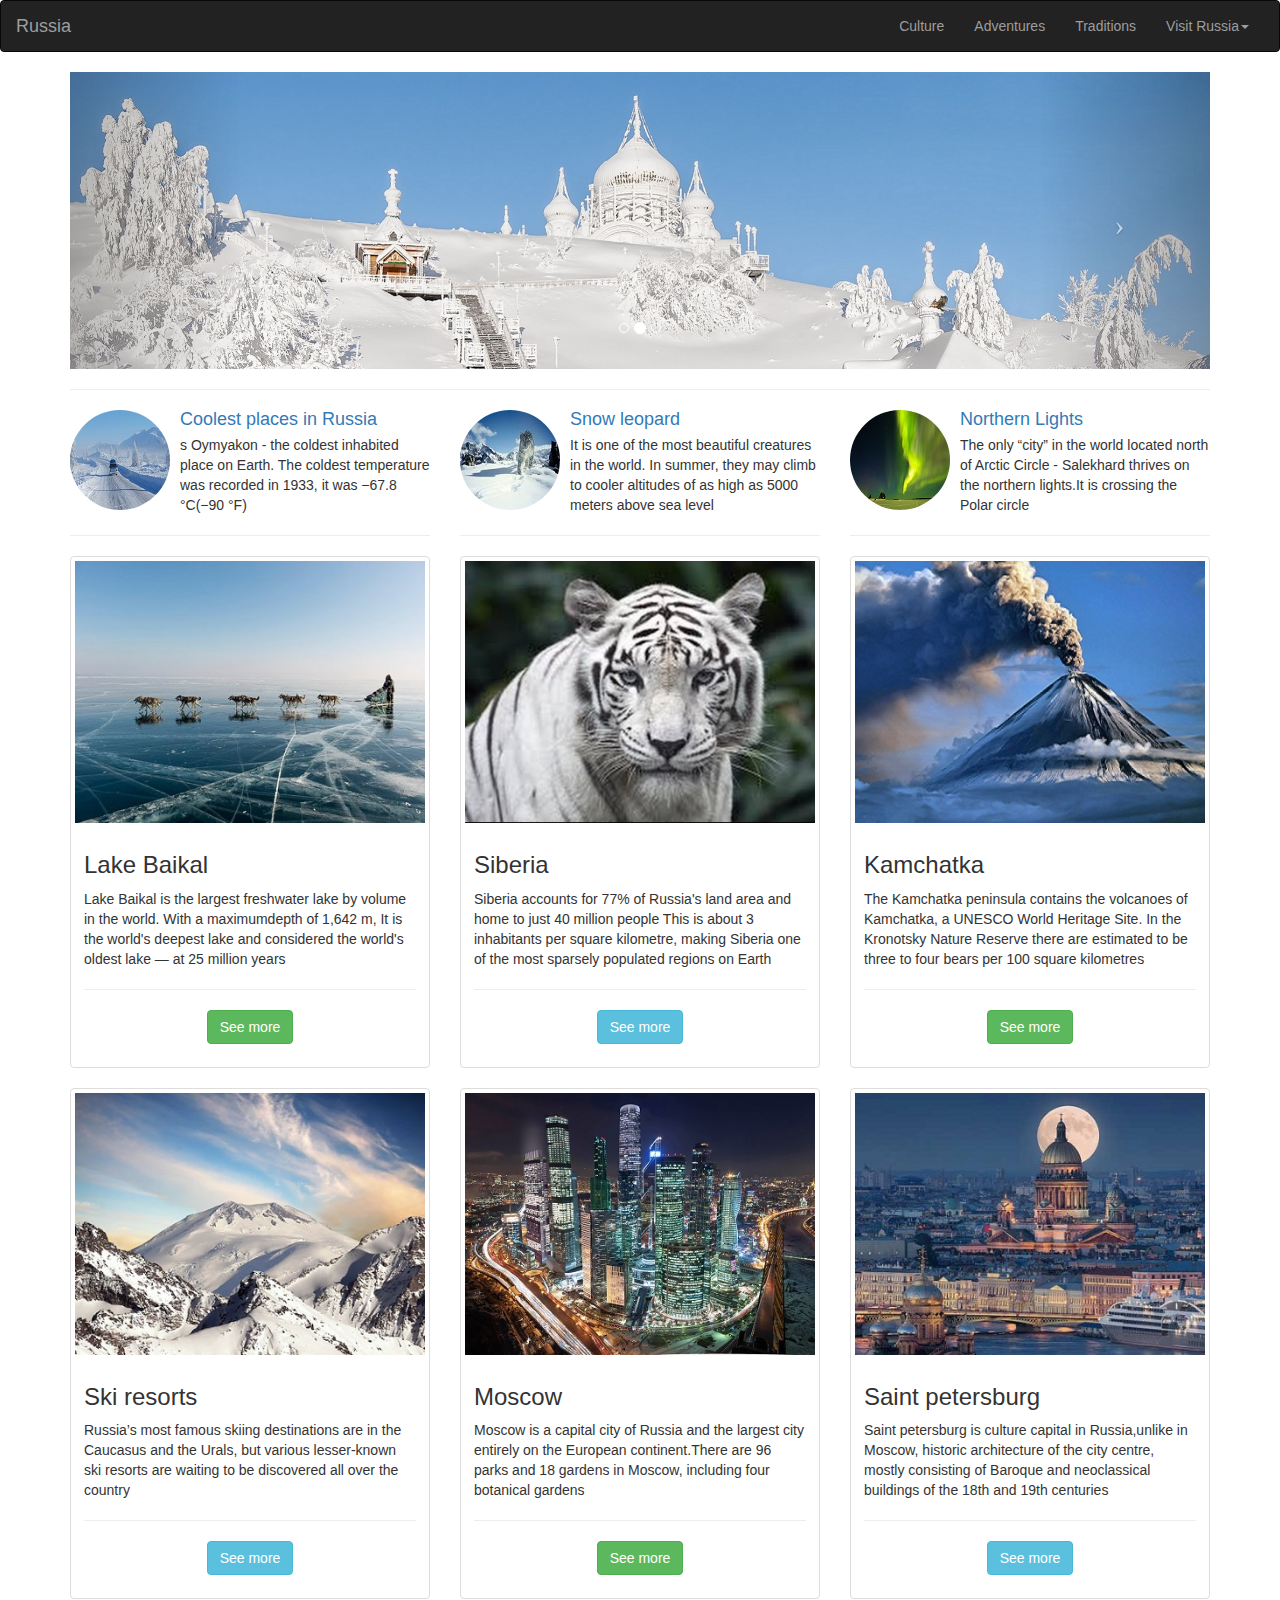
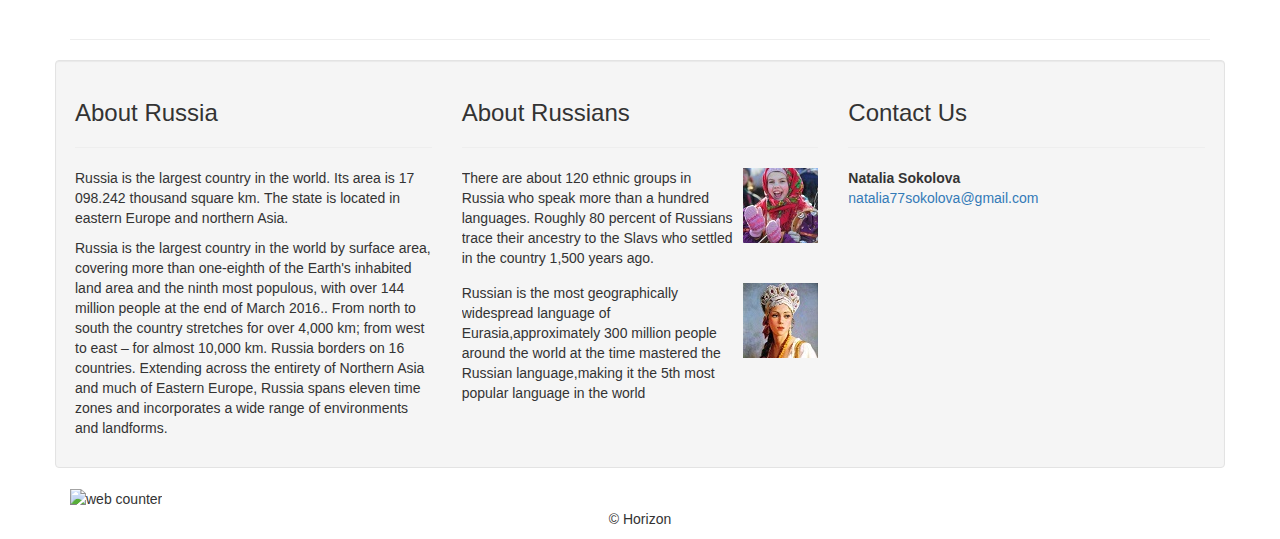
==== index.html @ 5c6d58c1 "Adding all website files to project" ====
<!DOCTYPE html>
<html lang="en">
<head>
<meta charset="utf-8">
<meta http-equiv="X-UA-Compatible" content="IE=edge">
<meta name="viewport" content="width=device-width, initial-scale=1">
<meta name="description"content="russia, baikal, adventures, kamchatka, siberia, moscow, russian culture">
<!-- The above 3 meta tags *must* come first in the head; any other head content must come *after* these tags -->
<title>Welcome to Russia</title>

<!-- Bootstrap -->
<link rel="stylesheet" href="css/bootstrap.css">

<!-- HTML5 shim and Respond.js for IE8 support of HTML5 elements and media queries -->
<!-- WARNING: Respond.js doesn't work if you view the page via file:// -->
<!--[if lt IE 9]>
      <script src="https://oss.maxcdn.com/html5shiv/3.7.2/html5shiv.min.js"></script>
      <script src="https://oss.maxcdn.com/respond/1.4.2/respond.min.js"></script>
    <![endif]-->
	<style>
		
	
	</style>
</head>
<body>
<nav class="navbar navbar-inverse">
  <div class="container-fluid"> 
    <!-- Brand and toggle get grouped for better mobile display -->
    <div class="navbar-header">
      <button type="button" class="navbar-toggle collapsed" data-toggle="collapse" data-target="#myInverseNavbar2" aria-expanded="false"> <span class="sr-only">Toggle navigation</span> <span class="icon-bar"></span> <span class="icon-bar"></span> <span class="icon-bar"></span> </button>
      <a class="navbar-brand" href="index.html"> Russia</a> </div>
    <!-- Collect the nav links, forms, and other content for toggling -->
    <div class="collapse navbar-collapse" id="myInverseNavbar2">
      <ul class="nav navbar-nav navbar-right">
        <li><a href="culture.html">Culture</a></li>
       <li><a href="adventures.html">Adventures</a></li>
       <li><a href="traditions.html">Traditions</a></li>
        <li class="dropdown"> <a href="#" class="dropdown-toggle" data-toggle="dropdown" role="button" aria-expanded="false" aria-haspopup="true">Visit Russia<span class="caret"></span></a>
          <ul class="dropdown-menu">          
            <li><a href="maps.html">Map of Russia</a></li>
            <li role="separator" class="divider"></li>
            <li><a href="usefulinfo.html">Useful Info</a></li>
          </ul>
        </li>
      </ul>
    </div>
    <!-- /.navbar-collapse --> 
  </div>
  <!-- /.container-fluid --> 
</nav>
 
  <div class="container">
    <div class="row">
      <div class="col-xs-12 col-sm-12 col-md-12 col-lg-12 hidden-xs">
        <div id="carousel-299058" class="carousel slide">
          <ol class="carousel-indicators">
            <li data-target="#carousel-299058" data-slide-to="0" class=""> </li>
            <li data-target="#carousel-299058" data-slide-to="1" class="active"> </li>
            <li data-target="#carousel-299058" data-slide-to="2" class=""> </li>
          </ol>
          <div class="carousel-inner">
            <div class="item"> <img class="img-responsive" src="images/siberia/10.jpg" alt="thumb">
              <div class="carousel-caption"> </div>
            </div>
            <div class="item active"> <img class="img-responsive" src="images/siberia/11.jpg" alt="thumb">
              <div class="carousel-caption"> </div>
            </div>
            <div class="item"> <img class="img-responsive" src="images/siberia/12.jpg" alt="thumb">
              <div class="carousel-caption"> 
              </div>
            </div>
          </div>
          <a class="left carousel-control" href="#carousel-299058" data-slide="prev"><span class="icon-prev"></span></a> <a class="right carousel-control" href="#carousel-299058" data-slide="next"><span class="icon-next"></span></a></div>
      </div>
    </div>
    <hr>
  </div>
<section>
  <div class="container">
    <div class="row">
      <div class="col-lg-4 col-md-4 col-sm-6  hidden-xs">
        <div class="media-object-default">
          <div class="media">
            <div class="media-left">  <a href = "http://oymyakon.ru/" target="_blank"><img class="media-object img-circle" src="images/siberia/15.jpg" alt="placeholder image"> </a> </div>
            <div class="media-body">
              <a href = "http://oymyakon.ru" target="_blank"><h4 class="media-heading">Coolest places in Russia</h4></a>s
              Oymyakon - the coldest inhabited place on Earth. The coldest temperature was recorded in 1933, it was −67.8 °C(−90 °F)
             </div>
             <hr>
          </div>
        </div>
      </div>
      <div class="col-lg-4 col-md-4 col-sm-6 hidden-xs">
        <div class="media">
          <div class="media-left"> <a href="https://www.rgo.ru/en/projects/protection-endangered-species-snow-leopard/about-snow-leopard" target="_blank"> <img class="media-object img-circle" src="images/snowleopard/img1.jpg" alt="placeholder image"></a></div>
          <div class="media-body">
            <a href="https://www.rgo.ru/en/projects/protection-endangered-species-snow-leopard/about-snow-leopard" target="_blank"> <h4 class="media-heading">Snow leopard</h4></a>
         It is one of the most beautiful creatures in the world. In summer, they may climb  to cooler altitudes of as high as 5000 meters above sea level</div>
        </div>
        <hr>
      </div>
      <div class="col-lg-4 col-md-4 col-sm-6 hidden-sm hidden-xs">
        <div class="media">
          <div class="media-left"> <a href="https://youtu.be/v9_V5ZCuoF4" target="_blank"> <img class="media-object img-circle" src="images/northernlight/img1.jpg" alt="placeholder image"></a></div>
          <div class="media-body">
            <a href="https://youtu.be/v9_V5ZCuoF4" target="_blank"> <h4 class="media-heading">Northern Lights</h4></a>
            The only “city” in the world located north of Arctic Circle - Salekhard thrives on the northern lights.It is crossing the Polar circle
            </div>
        </div>
        <hr>
      </div>
      
    </div>
    
  </div>
</section>

<div class="container">
  <div class="row">
    <div class="col-lg-12 col-md-12">
<div class="row">
        <div class="col-lg-4 col-md-4 col-sm-6 col-xs-6">
          <div class="thumbnail"><a href="baikal.html" > <img src="images/baikal/9.jpeg" alt="Thumbnail Image 1" class="img-responsive"></a>
            <div class="caption">
              <h3>Lake Baikal</h3>
              <p> Lake Baikal is the largest freshwater lake by volume in the world.  With a maximumdepth of 1,642 m, It is the world's deepest lake and considered the world's oldest lake — at 25 million years</p>
              <hr>
              <p class="text-center"><a href="baikal.html" class="btn btn-success" role="button">See more</a></p>
            </div>
          </div>
        </div>
        <div class="col-lg-4 col-md-4 col-sm-6 col-xs-6">
          <div class="thumbnail"> <a href="siberia.html"><img src="images/siberia/9.jpg" alt="Thumbnail Image 1" class="img-responsive"></a>
            <div class="caption">
              <h3>Siberia</h3>
              <p> Siberia accounts for 77% of Russia's land area and home to just 40 million people This is  about 3 inhabitants per square kilometre, making Siberia one of the most sparsely populated regions on Earth</p>
              <hr>
              <p class="text-center"><a href="siberia.html" class="btn btn-info" role="button">See more</a></p>
            </div>
          </div>
        </div>
        <div class="col-lg-4 col-md-4 hidden-sm hidden-xs">
          <div class="thumbnail"><a href="kamchatka.html"><img src="images/kamchatka/9.jpg" alt="Thumbnail Image 1" class="img-responsive"></a>
            <div class="caption">
              <h3>Kamchatka </h3>
              <p>The Kamchatka peninsula contains the volcanoes of Kamchatka, a UNESCO World Heritage Site. In the Kronotsky Nature Reserve there are estimated to be three to four bears per 100 square kilometres</p>
              <hr>
              <p class="text-center"><a href="kamchatka.html" class="btn btn-success" role="button">See more</a></p>
            </div>
          </div>
        </div>
      </div>
      
      
      <div class="row">
        <div class="col-lg-4 col-md-4 col-sm-6 col-xs-6">
          <div class="thumbnail"> <a href="skiing.html"><img src="images/ski/9.jpg" alt="Thumbnail Image 1" class="img-responsive"></a>
            <div class="caption">
              <h3>Ski resorts</h3>
              <p>Russia’s most famous skiing destinations are in the Caucasus and the Urals, but various lesser-known ski resorts are waiting to be discovered all over the country</p>
              <hr>
              <p class="text-center"><a href="skiing.html" class="btn btn-info" role="button">See more</a></p>
            </div>
          </div>
        </div>
        <div class="col-lg-4 col-md-4 col-sm-6 col-xs-6">
          <div class="thumbnail"> <a href="moscow.html"><img src="images/moscow/9.jpg" alt="Thumbnail Image 1" class="img-responsive"></a>
            <div class="caption">
              <h3>Moscow</h3>
              <p>Moscow is a capital city of  Russia and the largest city entirely on the European continent.There are 96 parks and 18 gardens in Moscow, including four botanical gardens</p>
              <hr>
              <p class="text-center"><a href="moscow.html" class="btn btn-primary btn-success" role="button">See more</a></p>
            </div>
          </div>
        </div>
        <div class="col-lg-4 col-md-4 hidden-sm hidden-xs">
          <div class="thumbnail"><a href="piter.html"><img src="images/piter/9.jpg" alt="Thumbnail Image 1" class="img-responsive"></a>
            <div class="caption">
              <h3> Saint petersburg</h3>
              <p> Saint petersburg is culture capital in Russia,unlike in Moscow, historic architecture of the city centre, mostly consisting of Baroque and neoclassical buildings of the 18th and 19th centuries</p>
              <hr>
              <p class="text-center"><a href="piter.html" class="btn btn-info" role="button">See more</a></p>
            </div>
          </div>
        </div>
      </div>
      <hr>
    </div>    
</div>
</div>

<div class="container well">
  <div class="row">
<div class="col-xs-6 col-sm-6 col-lg-4 col-md-4"> <span class="text-right">
      </span>
  <h3>About Russia</h3>
  <hr>
  <p>Russia is the largest country in the world. Its area is 17 098.242 thousand square km. The state is located in eastern Europe and northern Asia.</p>
<p>Russia is the largest country in the world by surface area, covering more than one-eighth of the Earth's inhabited land area and the ninth most populous, with over 144 million people at the end of March 2016.. From north to south the country stretches for over 4,000 km; from west to east – for almost 10,000 km. Russia borders on 16 countries. Extending across the entirety of Northern Asia and much of Eastern Europe, Russia spans eleven time zones and incorporates a wide range of environments and landforms. </p>
</div>
<div class="col-xs-6 col-sm-6 col-lg-4 col-md-4 hidden-sm hidden-xs"> <span class="text-right"> </span>
  <h3>About Russians</h3>
  <hr>
  <div class="media-object-default">
  <div class="media">
  <div class="media-body">     
There are about 120 ethnic groups in Russia who speak more than a hundred languages. Roughly 80 percent of Russians trace their ancestry to the Slavs who settled in the country 1,500 years ago. </div>
      <div class="media-right"> <a target="_blank" href="https://en.wikipedia.org/wiki/Russians"> <img class="media-object" src="images/traditions/9.jpg" alt="placeholder image" ></a></div>
</div>
<div class="media">
  <div class="media-body">
Russian is the most geographically widespread language of Eurasia,approximately 300 million people around the world at the time mastered the Russian language,making it the 5th most popular language in the world </div>
  <div class="media-right"> <a target="_blank" href="https://en.wikipedia.org/wiki/Russian_language"> <img class="media-object" src="images/traditions/10.jpg" alt="placeholder image"></a></div>
</div>
</div>
</div>
<div class="col-xs-6 col-sm-6 col-lg-4 col-md-4"> <span class="text-right"> </span>
  <h3>Contact Us</h3>
  <hr>

   <address>
        <strong>Natalia Sokolova</strong><br>
        <a href="mailto:#">natalia77sokolova@gmail.com</a>
      </address>
</div>
  </div>
</div>
<footer class="text-center">
  <div class="container">
    <div class="row">
      <div class="col-xs-12">
      <!-- Start of SimpleHitCounter Code -->
<div align="left"><img src="http://simplehitcounter.com/hit.php?uid=2264001&f=0&b=16777215" border="0" height="10" width="50" alt="web counter"></div>
<!-- End of SimpleHitCounter Code -->

        <p>© Horizon </p>
       
      </div>
    </div>
  </div>
	</footer>

<!-- jQuery (necessary for Bootstrap's JavaScript plugins) --> 
<script src="js/jquery-1.11.3.min.js"></script> 
<!-- Include all compiled plugins (below), or include individual files as needed --> 
<script src="js/bootstrap.js"></script>
</body>
</html>
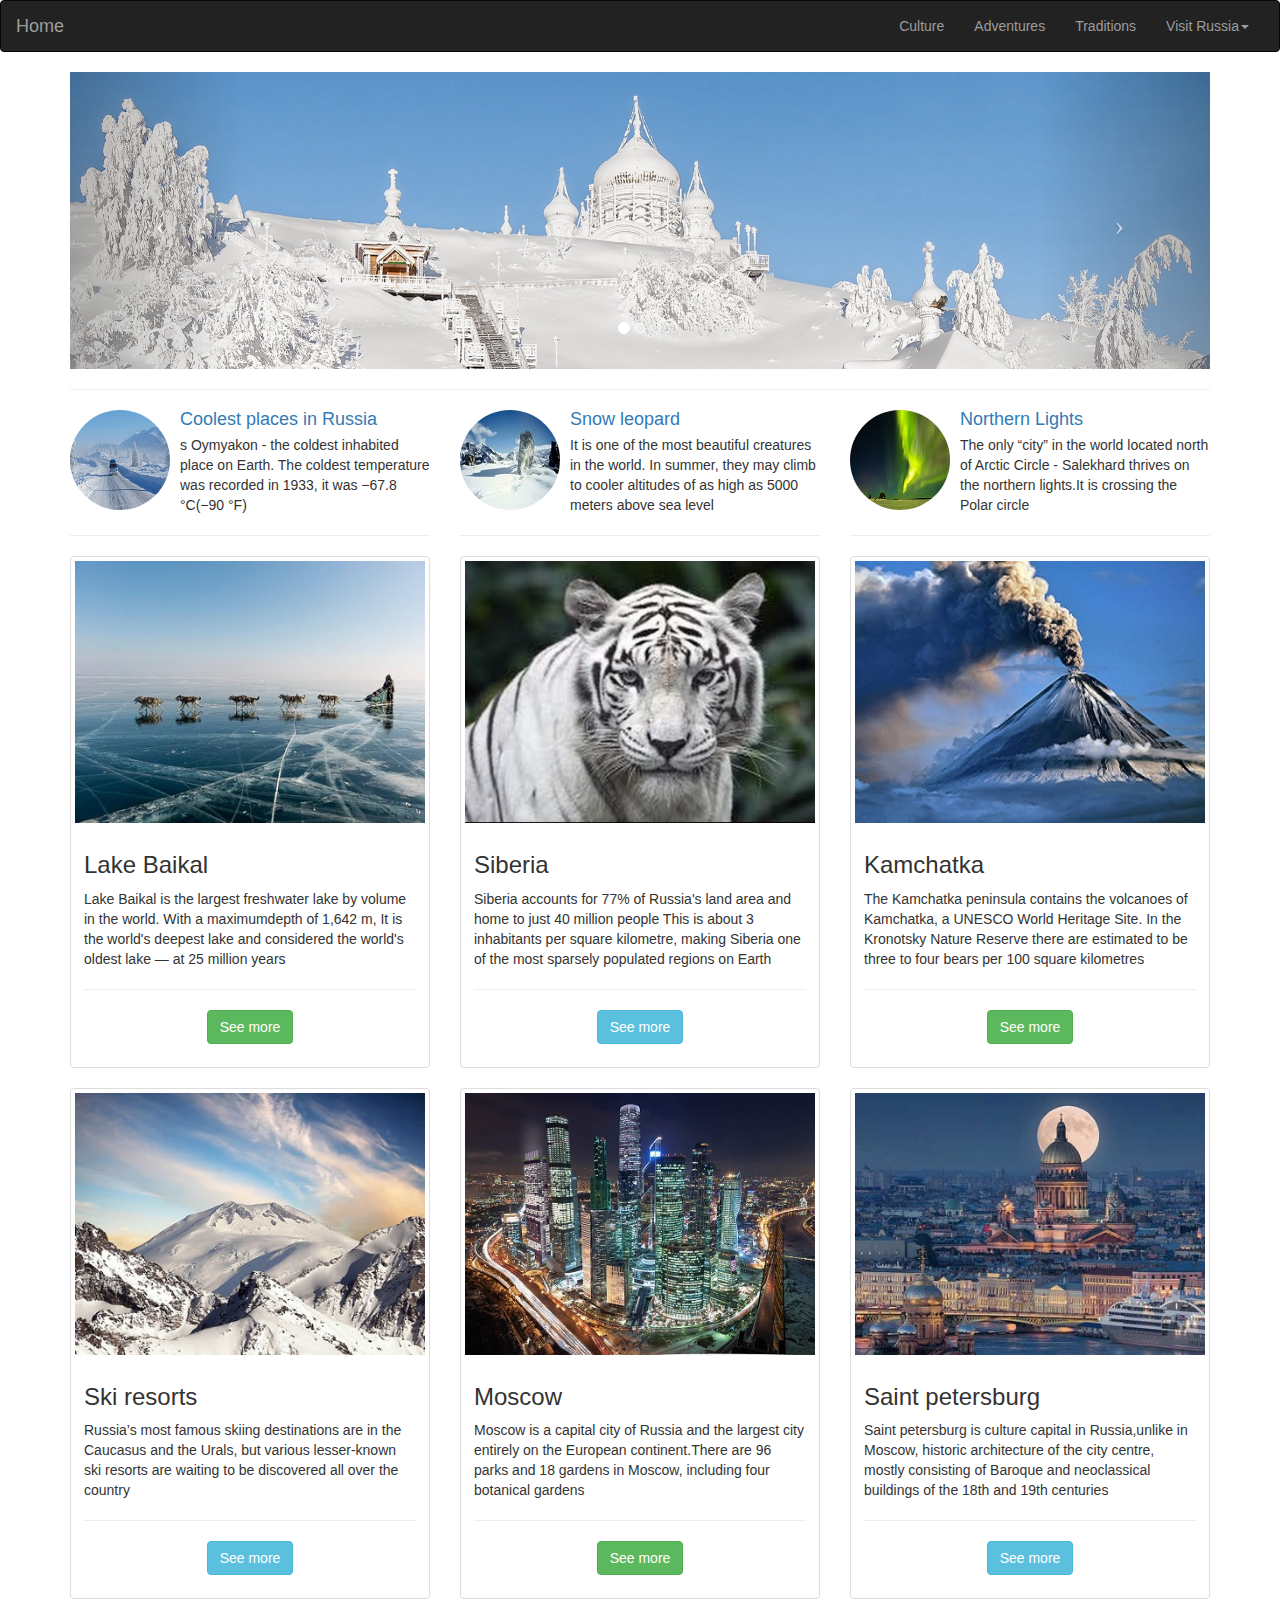
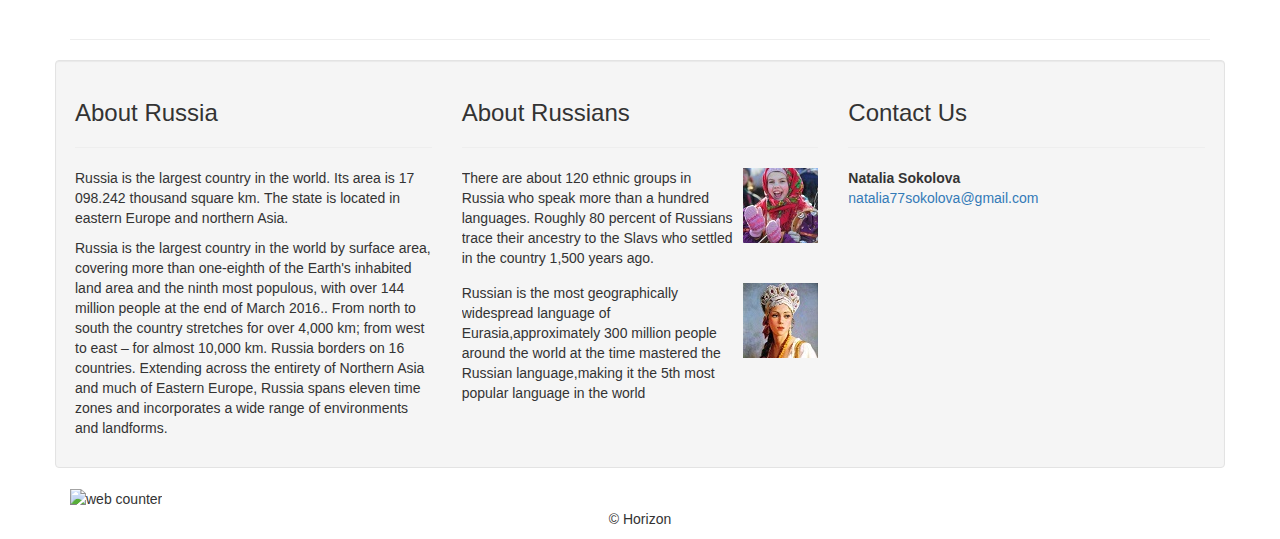
==== commit f581a215: "Recent updates" ====
--- a/index.html
+++ b/index.html
@@ -28,7 +28,7 @@
     <!-- Brand and toggle get grouped for better mobile display -->
     <div class="navbar-header">
       <button type="button" class="navbar-toggle collapsed" data-toggle="collapse" data-target="#myInverseNavbar2" aria-expanded="false"> <span class="sr-only">Toggle navigation</span> <span class="icon-bar"></span> <span class="icon-bar"></span> <span class="icon-bar"></span> </button>
-      <a class="navbar-brand" href="index.html"> Russia</a> </div>
+      <a class="navbar-brand" href="index.html"> Home</a> </div>
     <!-- Collect the nav links, forms, and other content for toggling -->
     <div class="collapse navbar-collapse" id="myInverseNavbar2">
       <ul class="nav navbar-nav navbar-right">
@@ -54,8 +54,8 @@
       <div class="col-xs-12 col-sm-12 col-md-12 col-lg-12 hidden-xs">
         <div id="carousel-299058" class="carousel slide">
           <ol class="carousel-indicators">
-            <li data-target="#carousel-299058" data-slide-to="0" class=""> </li>
-            <li data-target="#carousel-299058" data-slide-to="1" class="active"> </li>
+            <li data-target="#carousel-299058" data-slide-to="0" class="active"> </li>
+            <li data-target="#carousel-299058" data-slide-to="1" class=""> </li>
             <li data-target="#carousel-299058" data-slide-to="2" class=""> </li>
           </ol>
           <div class="carousel-inner">
@@ -70,7 +70,8 @@
               </div>
             </div>
           </div>
-          <a class="left carousel-control" href="#carousel-299058" data-slide="prev"><span class="icon-prev"></span></a> <a class="right carousel-control" href="#carousel-299058" data-slide="next"><span class="icon-next"></span></a></div>
+          <a class="left carousel-control" href="#carousel-299058" data-slide="prev"><span class="icon-prev"></span></a> 
+          <a class="right carousel-control" href="#carousel-299058" data-slide="next"><span class="icon-next"></span></a></div>
       </div>
     </div>
     <hr>
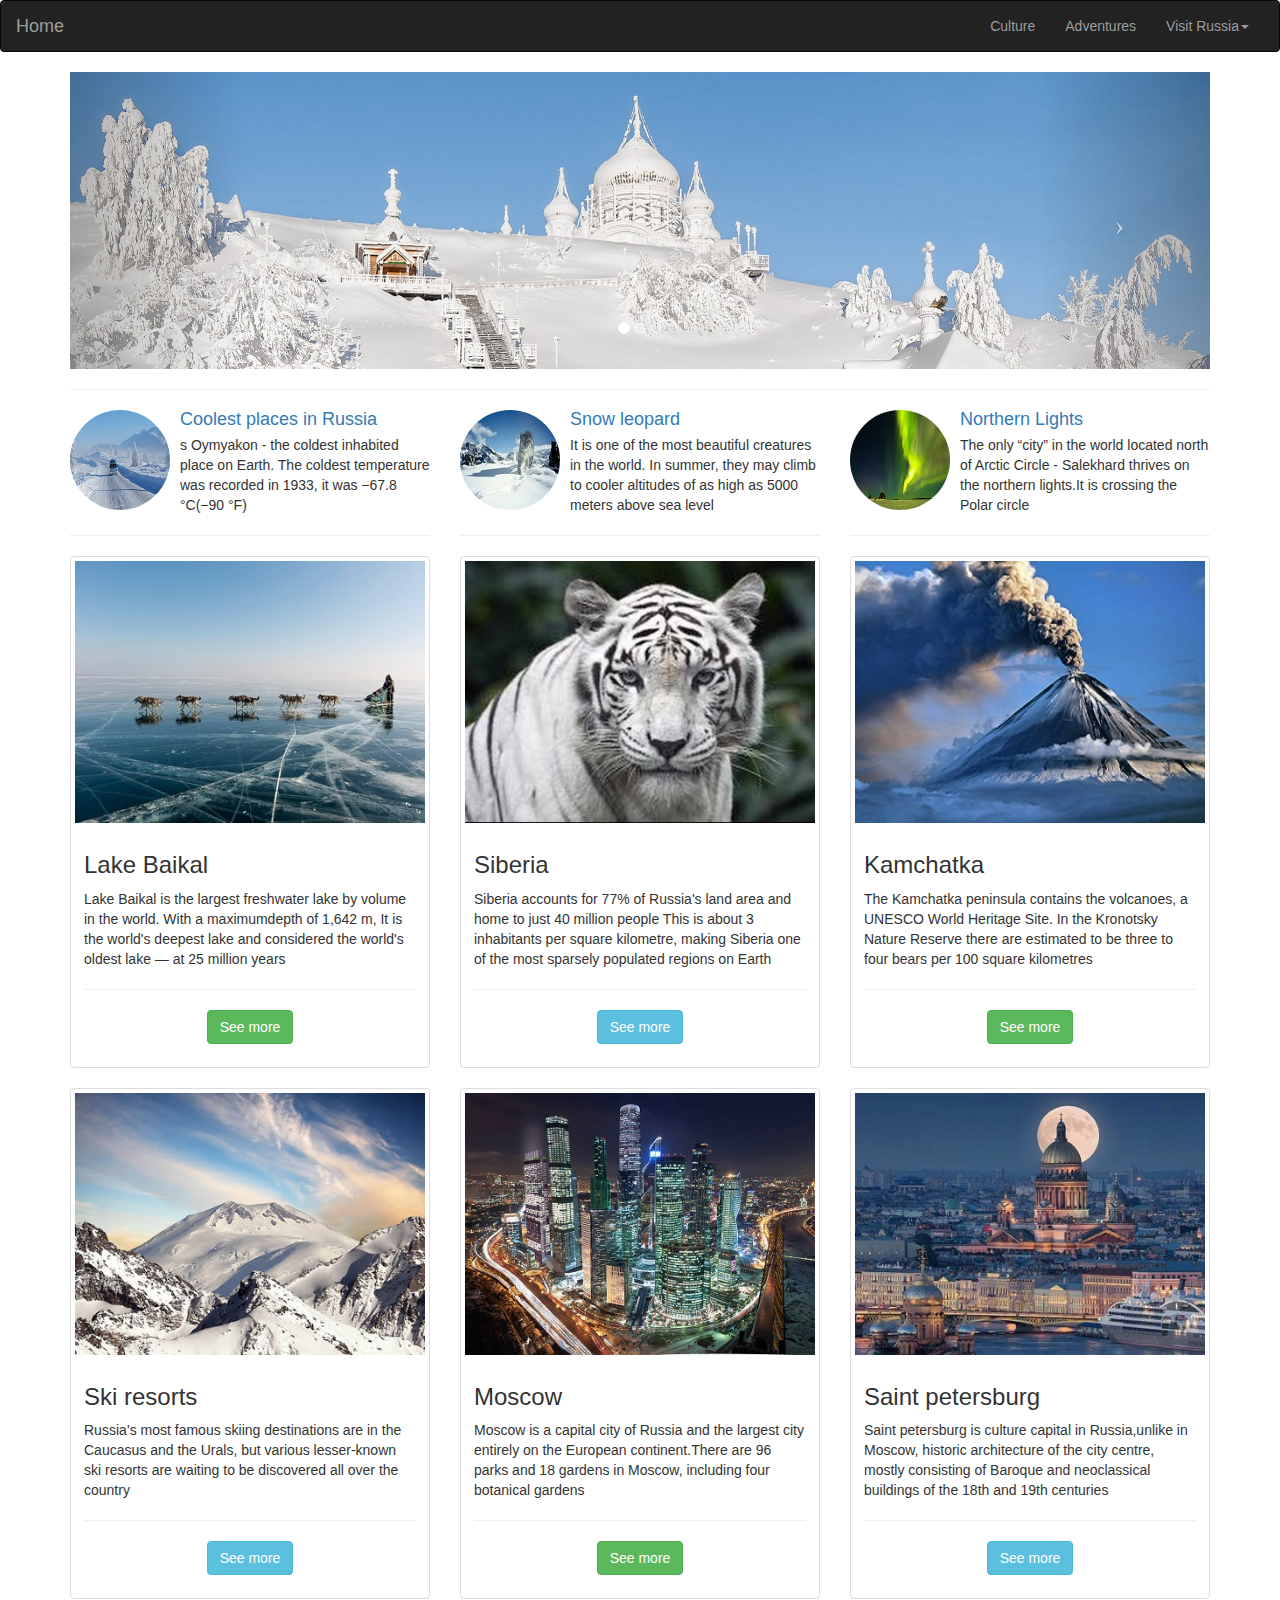
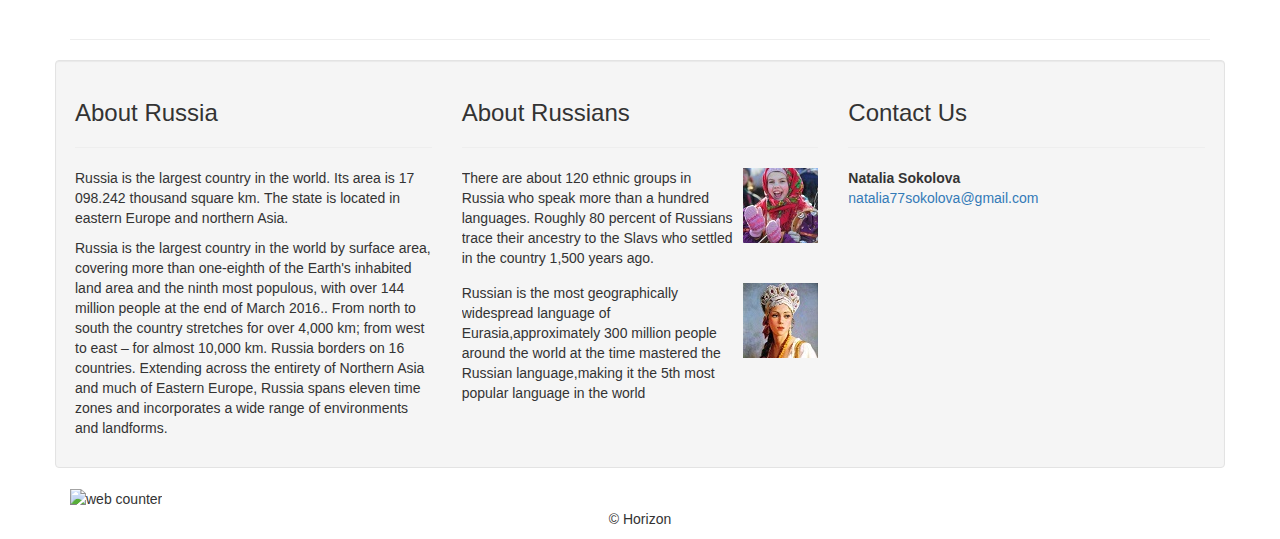
==== commit 519b3122: "Updated map to use yandex. Plus some fixes" ====
--- a/index.html
+++ b/index.html
@@ -34,7 +34,7 @@
       <ul class="nav navbar-nav navbar-right">
         <li><a href="culture.html">Culture</a></li>
        <li><a href="adventures.html">Adventures</a></li>
-       <li><a href="traditions.html">Traditions</a></li>
+      
         <li class="dropdown"> <a href="#" class="dropdown-toggle" data-toggle="dropdown" role="button" aria-expanded="false" aria-haspopup="true">Visit Russia<span class="caret"></span></a>
           <ul class="dropdown-menu">          
             <li><a href="maps.html">Map of Russia</a></li>
@@ -144,7 +144,7 @@
           <div class="thumbnail"><a href="kamchatka.html"><img src="images/kamchatka/9.jpg" alt="Thumbnail Image 1" class="img-responsive"></a>
             <div class="caption">
               <h3>Kamchatka </h3>
-              <p>The Kamchatka peninsula contains the volcanoes of Kamchatka, a UNESCO World Heritage Site. In the Kronotsky Nature Reserve there are estimated to be three to four bears per 100 square kilometres</p>
+              <p>The Kamchatka peninsula contains the volcanoes, a UNESCO World Heritage Site. In the Kronotsky Nature Reserve there are estimated to be three to four bears per 100 square kilometres</p>
               <hr>
               <p class="text-center"><a href="kamchatka.html" class="btn btn-success" role="button">See more</a></p>
             </div>
